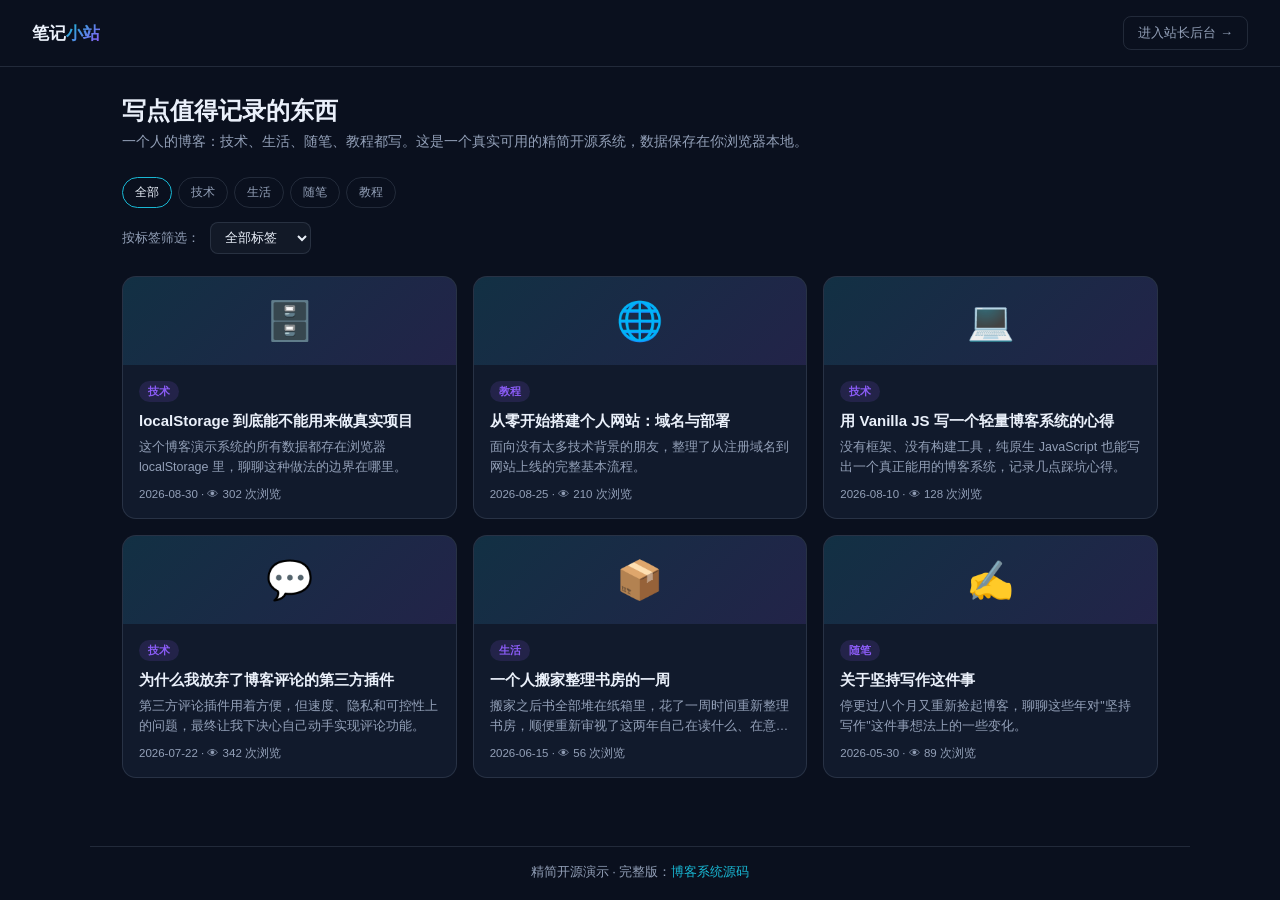
==== index.html @ 0b297130 "Initial commit: functional blog with post/comment moderation (frontend + admin)" ====
<!DOCTYPE html>
<html lang="zh-CN">
<head>
<meta charset="UTF-8">
<meta name="viewport" content="width=device-width, initial-scale=1.0">
<title>个人博客系统（精简开源版）</title>
<meta name="description" content="免费开源的个人博客系统精简版：文章列表、分类与标签筛选、文章详情与浏览量统计、评论提交与审核显示，后台文章增删改查与评论审核管理，真实增删改查功能，纯前端+localStorage实现，可作为学习或二次开发起点。">
<link rel="stylesheet" href="style.css">
</head>
<body>
  <header class="topbar">
    <div class="brand">笔记<span class="accent">小站</span></div>
    <a href="admin.html" class="nav-link">进入站长后台 →</a>
  </header>

  <main class="container">

    <section id="view-list" class="page-view active">
      <div class="page-head">
        <h1>写点值得记录的东西</h1>
        <p>一个人的博客：技术、生活、随笔、教程都写。这是一个真实可用的精简开源系统，数据保存在你浏览器本地。</p>
      </div>

      <div class="filter-row" id="categoryFilters">
        <button class="filter-btn active" data-category="all">全部</button>
      </div>
      <div class="tag-filter-row">
        <label for="tagFilter">按标签筛选：</label>
        <select id="tagFilter">
          <option value="all">全部标签</option>
        </select>
      </div>

      <div id="postGrid" class="post-grid"></div>
      <div id="emptyState" class="empty-state" style="display:none">没有符合条件的文章。</div>
    </section>

    <section id="view-detail" class="page-view">
      <button class="btn btn-sm" id="btnBackToList">← 返回列表</button>
      <article class="post-detail" id="postDetail"></article>

      <div class="comment-section">
        <h2>评论 <span id="commentCount"></span></h2>
        <div id="commentList" class="comment-list"></div>

        <div class="comment-form-wrap">
          <h3>发表评论</h3>
          <div id="commentMsg"></div>
          <form id="commentForm" novalidate>
            <div class="field">
              <label>昵称</label>
              <input id="commentNameInput" type="text" required placeholder="怎么称呼你">
            </div>
            <div class="field">
              <label>评论内容</label>
              <textarea id="commentContentInput" rows="3" required placeholder="说点什么……"></textarea>
            </div>
            <button type="submit" class="btn btn-primary btn-block">提交评论</button>
          </form>
        </div>
      </div>
    </section>

  </main>

  <script src="data.js"></script>
  <script src="script.js"></script>

<footer style="margin:40px auto 16px;max-width:1100px;padding:16px 20px 0;border-top:1px solid var(--line,rgba(147,160,184,.18));text-align:center;color:var(--muted,#93A0B8);font-size:13px">精简开源演示 &middot; 完整版：<a href="https://inzyxuashop.com/boke-yuanma.html" target="_blank" rel="noopener" style="color:var(--cyan,#19B8D4);text-decoration:none">博客系统源码</a></footer>
</body>
</html>
---- style.css ----
:root{--ink:#0A101E;--surface:#111a2c;--surface2:#16223a;--line:rgba(147,160,184,.18);--muted:#93A0B8;--text:#EAF0FA;--cyan:#19B8D4;--violet:#8B5CF6;--green:#3ED598;--red:#F87171;--amber:#F59E0B;--radius:14px;color-scheme:dark}
*{box-sizing:border-box}
body{margin:0;background:var(--ink);color:var(--text);font-family:-apple-system,BlinkMacSystemFont,"Segoe UI","PingFang SC","Microsoft YaHei",sans-serif;min-height:100vh}
a{color:inherit;text-decoration:none}

.topbar{display:flex;align-items:center;justify-content:space-between;padding:16px 32px;border-bottom:1px solid var(--line)}
.brand{font-size:17px;font-weight:700}
.brand .accent{background:linear-gradient(135deg,var(--cyan),var(--violet));-webkit-background-clip:text;background-clip:text;color:transparent}
.nav-link{font-size:13px;color:var(--muted);border:1px solid var(--line);padding:7px 14px;border-radius:8px}
.nav-link:hover{border-color:var(--cyan);color:var(--text)}

.container{max-width:1100px;margin:0 auto;padding:28px 32px}
.page-head h1{font-size:24px;font-weight:700;margin:0 0 6px}
.page-head p{color:var(--muted);font-size:14px;margin:0 0 26px;max-width:700px}

.page-view{display:none}
.page-view.active{display:block}

/* ---- filters ---- */
.filter-row{display:flex;gap:6px;flex-wrap:wrap;margin-bottom:14px}
.filter-btn{font-size:12px;padding:6px 12px;border-radius:999px;border:1px solid var(--line);background:transparent;color:var(--muted);cursor:pointer}
.filter-btn.active{border-color:var(--cyan);color:var(--text)}
.tag-filter-row{display:flex;align-items:center;gap:10px;margin-bottom:22px;font-size:12.5px;color:var(--muted)}
.tag-filter-row select{background:rgba(147,160,184,.06);border:1px solid var(--line);border-radius:8px;padding:7px 10px;color:var(--text);font-family:inherit;font-size:12.5px;outline:none}
.tag-filter-row select:focus{border-color:var(--cyan)}

/* ---- post grid / cards ---- */
.post-grid{display:grid;grid-template-columns:repeat(auto-fill,minmax(260px,1fr));gap:16px}
.post-card{background:var(--surface);border:1px solid var(--line);border-radius:var(--radius);overflow:hidden;cursor:pointer;transition:transform .2s,border-color .2s}
.post-card:hover{transform:translateY(-3px);border-color:rgba(25,184,212,.4)}
.post-card__cover{height:88px;display:flex;align-items:center;justify-content:center;font-size:38px;background:linear-gradient(135deg,rgba(25,184,212,.14),rgba(139,92,246,.14))}
.post-card__body{padding:16px}
.post-card__body h3{margin:8px 0 6px;font-size:15px;line-height:1.4}
.post-card__excerpt{font-size:12.5px;color:var(--muted);margin:0 0 10px;line-height:1.6;display:-webkit-box;-webkit-line-clamp:2;-webkit-box-orient:vertical;overflow:hidden}
.post-card__meta{font-size:11.5px;color:var(--muted)}
.empty-state{color:var(--muted);font-size:13.5px;padding:40px 0;text-align:center}

.badge{display:inline-block;font-size:11px;font-weight:700;padding:3px 9px;border-radius:999px}
.badge.category{background:rgba(139,92,246,.14);color:var(--violet)}
.badge.approved{background:rgba(62,213,152,.14);color:var(--green)}
.badge.pending{background:rgba(245,158,11,.14);color:var(--amber)}
.badge.draft{background:rgba(147,160,184,.14);color:var(--muted)}

/* ---- post detail ---- */
.post-detail{background:var(--surface);border:1px solid var(--line);border-radius:var(--radius);padding:30px;max-width:760px;margin:16px auto 0}
.post-detail__cover{font-size:46px;margin-bottom:10px}
.post-detail h1{font-size:24px;margin:10px 0 8px;line-height:1.4}
.post-detail__meta{font-size:12.5px;color:var(--muted);margin-bottom:14px}
.post-detail__tags{margin-bottom:18px}
.tag-chip{display:inline-block;font-size:11.5px;color:var(--cyan);background:rgba(25,184,212,.1);padding:3px 10px;border-radius:999px;margin:0 6px 6px 0}
.post-detail__content{font-size:14.5px;line-height:1.9;color:var(--text)}
.post-detail__content p{margin:0 0 16px}

.comment-section{max-width:760px;margin:28px auto 0}
.comment-section h2{font-size:17px;margin:0 0 14px}
.comment-section h2 span{color:var(--muted);font-weight:400;font-size:14px}
.comment-list{margin-bottom:22px;display:flex;flex-direction:column;gap:10px}
.comment-item{background:var(--surface);border:1px solid var(--line);border-radius:10px;padding:12px 14px}
.comment-item__head{display:flex;justify-content:space-between;font-size:12.5px;margin-bottom:6px;color:var(--muted)}
.comment-item__head strong{color:var(--text)}
.comment-item p{margin:0;font-size:13.5px;line-height:1.6}
.comment-empty{color:var(--muted);font-size:13px;padding:14px 0}
.comment-form-wrap{background:var(--surface);border:1px solid var(--line);border-radius:var(--radius);padding:22px}
.comment-form-wrap h3{margin:0 0 14px;font-size:15px}

/* ---- modal / form ---- */
.modal-backdrop{position:fixed;inset:0;background:rgba(4,8,16,.75);display:none;align-items:center;justify-content:center;padding:20px;z-index:50}
.modal-backdrop.show{display:flex}
.modal{background:var(--surface);border:1px solid var(--line);border-radius:18px;max-width:520px;width:100%;max-height:88vh;overflow:auto;padding:26px}
.modal h2{margin:0 0 6px;font-size:18px}
.modal .sub{color:var(--muted);font-size:12.5px;margin:0 0 18px}
.modal-close{float:right;background:none;border:none;color:var(--muted);font-size:20px;cursor:pointer}

.field{display:flex;flex-direction:column;gap:6px;margin-bottom:14px}
.field label{font-size:12px;color:var(--muted);font-weight:600}
.field input,.field select,.field textarea{background:rgba(147,160,184,.06);border:1px solid var(--line);border-radius:8px;padding:9px 11px;color:var(--text);font-family:inherit;font-size:13.5px;outline:none;width:100%}
.field input:focus,.field select:focus,.field textarea:focus{border-color:var(--cyan)}
.field-row{display:grid;grid-template-columns:1fr 1fr;gap:10px}
.checkbox-field label{display:flex;align-items:center;gap:8px;font-size:13.5px;color:var(--text);font-weight:400}
.checkbox-field input{width:auto}

.btn{font-family:inherit;font-size:13.5px;font-weight:600;padding:10px 18px;border-radius:9px;border:1px solid var(--line);background:transparent;color:var(--text);cursor:pointer}
.btn:hover{border-color:var(--cyan)}
.btn-primary{background:linear-gradient(135deg,var(--cyan),var(--violet));border:none;color:#06121A}
.btn-block{width:100%}
.btn-sm{padding:5px 11px;font-size:12px}
.btn-danger{border-color:rgba(248,113,113,.4);color:var(--red)}

.msg{margin:0 0 14px;font-size:12.5px;padding:9px 12px;border-radius:8px}
.msg.error{background:rgba(248,113,113,.1);border:1px solid rgba(248,113,113,.3);color:var(--red)}
.msg.success{background:rgba(62,213,152,.1);border:1px solid rgba(62,213,152,.3);color:var(--green)}

/* ---- admin ---- */
.admin-layout{display:flex;min-height:100vh}
.sidebar{width:220px;flex-shrink:0;border-right:1px solid var(--line);padding:20px 14px}
.sidebar .brand{padding:0 10px 20px}
.side-link{display:block;padding:10px 12px;border-radius:9px;font-size:13.5px;color:var(--muted);margin-bottom:4px;cursor:pointer}
.side-link:hover{background:rgba(147,160,184,.06)}
.side-link.active{background:rgba(25,184,212,.12);color:var(--text)}
.admin-main{flex:1;padding:28px 34px;overflow:auto}
.admin-view{display:none}
.admin-view.active{display:block}

.stat-grid{display:grid;grid-template-columns:repeat(4,1fr);gap:14px;margin-bottom:26px}
.stat-card{background:var(--surface);border:1px solid var(--line);border-radius:var(--radius);padding:20px}
.stat-card .num{font-size:26px;font-weight:800}
.stat-card .label{font-size:12px;color:var(--muted);margin-top:4px}

table{width:100%;border-collapse:collapse;font-size:13.5px}
th{text-align:left;padding:10px 12px;color:var(--muted);font-weight:600;border-bottom:1px solid var(--line);font-size:12px}
td{padding:11px 12px;border-bottom:1px solid var(--line)}
.table-actions{display:flex;gap:6px}
.table-toolbar{display:flex;justify-content:space-between;align-items:center;margin-bottom:16px}

@media (max-width:820px){
  .admin-layout{flex-direction:column}
  .sidebar{width:100%;display:flex;overflow-x:auto;border-right:none;border-bottom:1px solid var(--line)}
  .stat-grid{grid-template-columns:repeat(2,1fr)}
  .field-row{grid-template-columns:1fr}
}
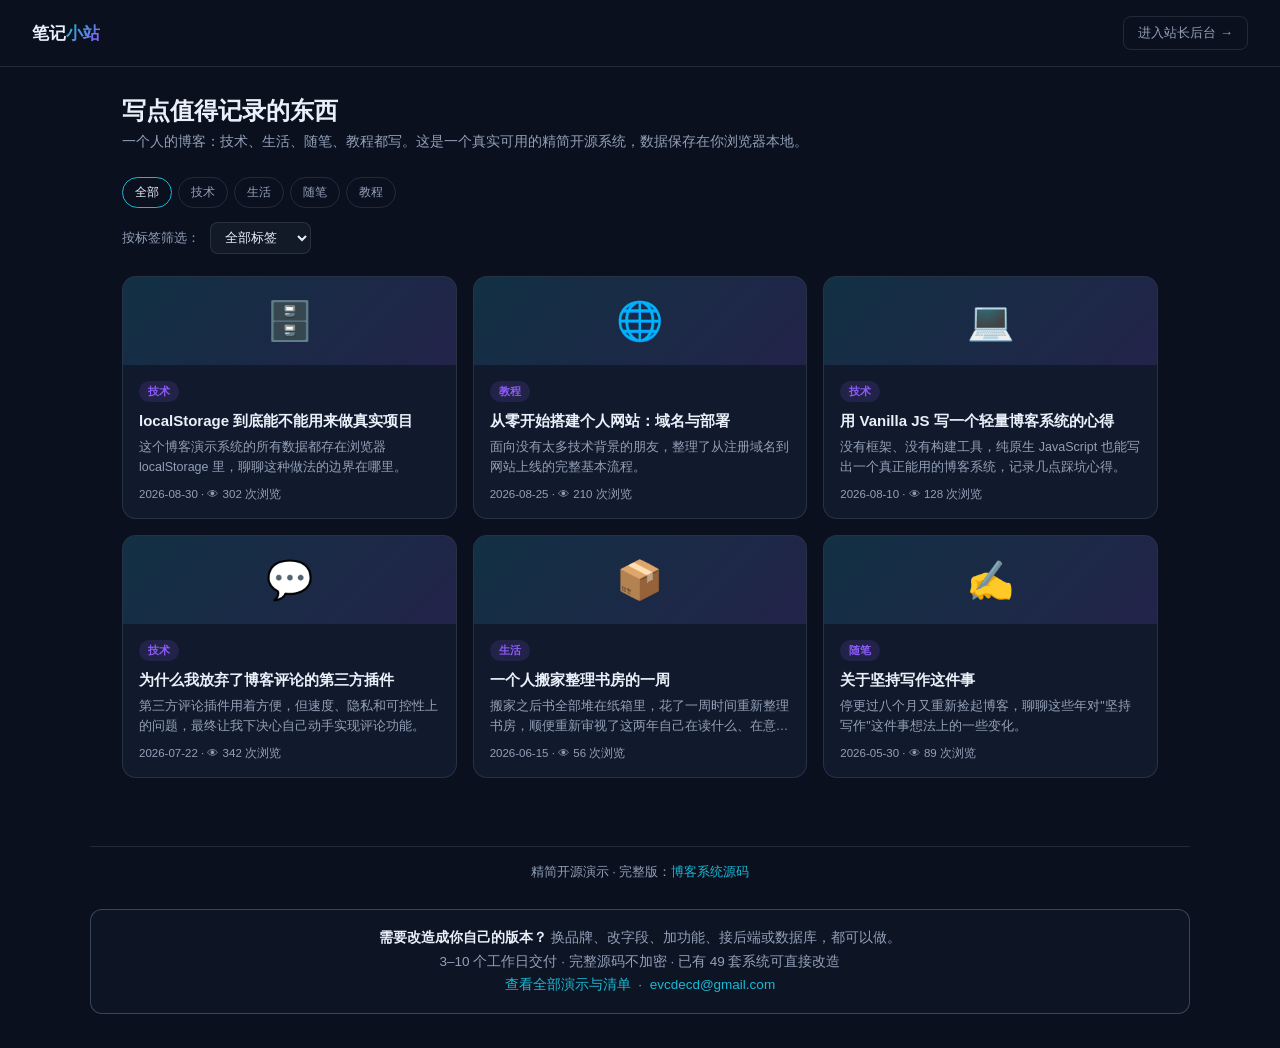
==== commit 19af8612: "Add a custom-delivery footer" ====
--- a/index.html
+++ b/index.html
@@ -67,5 +67,15 @@
   <script src="script.js"></script>
 
 <footer style="margin:40px auto 16px;max-width:1100px;padding:16px 20px 0;border-top:1px solid var(--line,rgba(147,160,184,.18));text-align:center;color:var(--muted,#93A0B8);font-size:13px">精简开源演示 &middot; 完整版：<a href="https://inzyxuashop.com/boke-yuanma.html" target="_blank" rel="noopener" style="color:var(--cyan,#19B8D4);text-decoration:none">博客系统源码</a></footer>
+
+<!-- custom-delivery -->
+<div style="max-width:1100px;margin:28px auto 34px;padding:16px 20px;border:1px solid rgba(147,160,184,.35);border-radius:12px;background:rgba(17,26,44,.55);font:13.5px/1.75 -apple-system,BlinkMacSystemFont,'Segoe UI','PingFang SC','Microsoft YaHei',sans-serif;color:#93a0b8;text-align:center">
+  <strong style="color:#eaf0fa">需要改造成你自己的版本？</strong>
+  换品牌、改字段、加功能、接后端或数据库，都可以做。<br>
+  3–10 个工作日交付 · 完整源码不加密 · 已有 49 套系统可直接改造<br>
+  <a href="https://inzyxuashop.com" style="color:#19b8d4;text-decoration:none">查看全部演示与清单</a>
+  &nbsp;·&nbsp;
+  <a href="mailto:evcdecd@gmail.com" style="color:#19b8d4;text-decoration:none">evcdecd@gmail.com</a>
+</div>
 </body>
-</html>
+</html>
